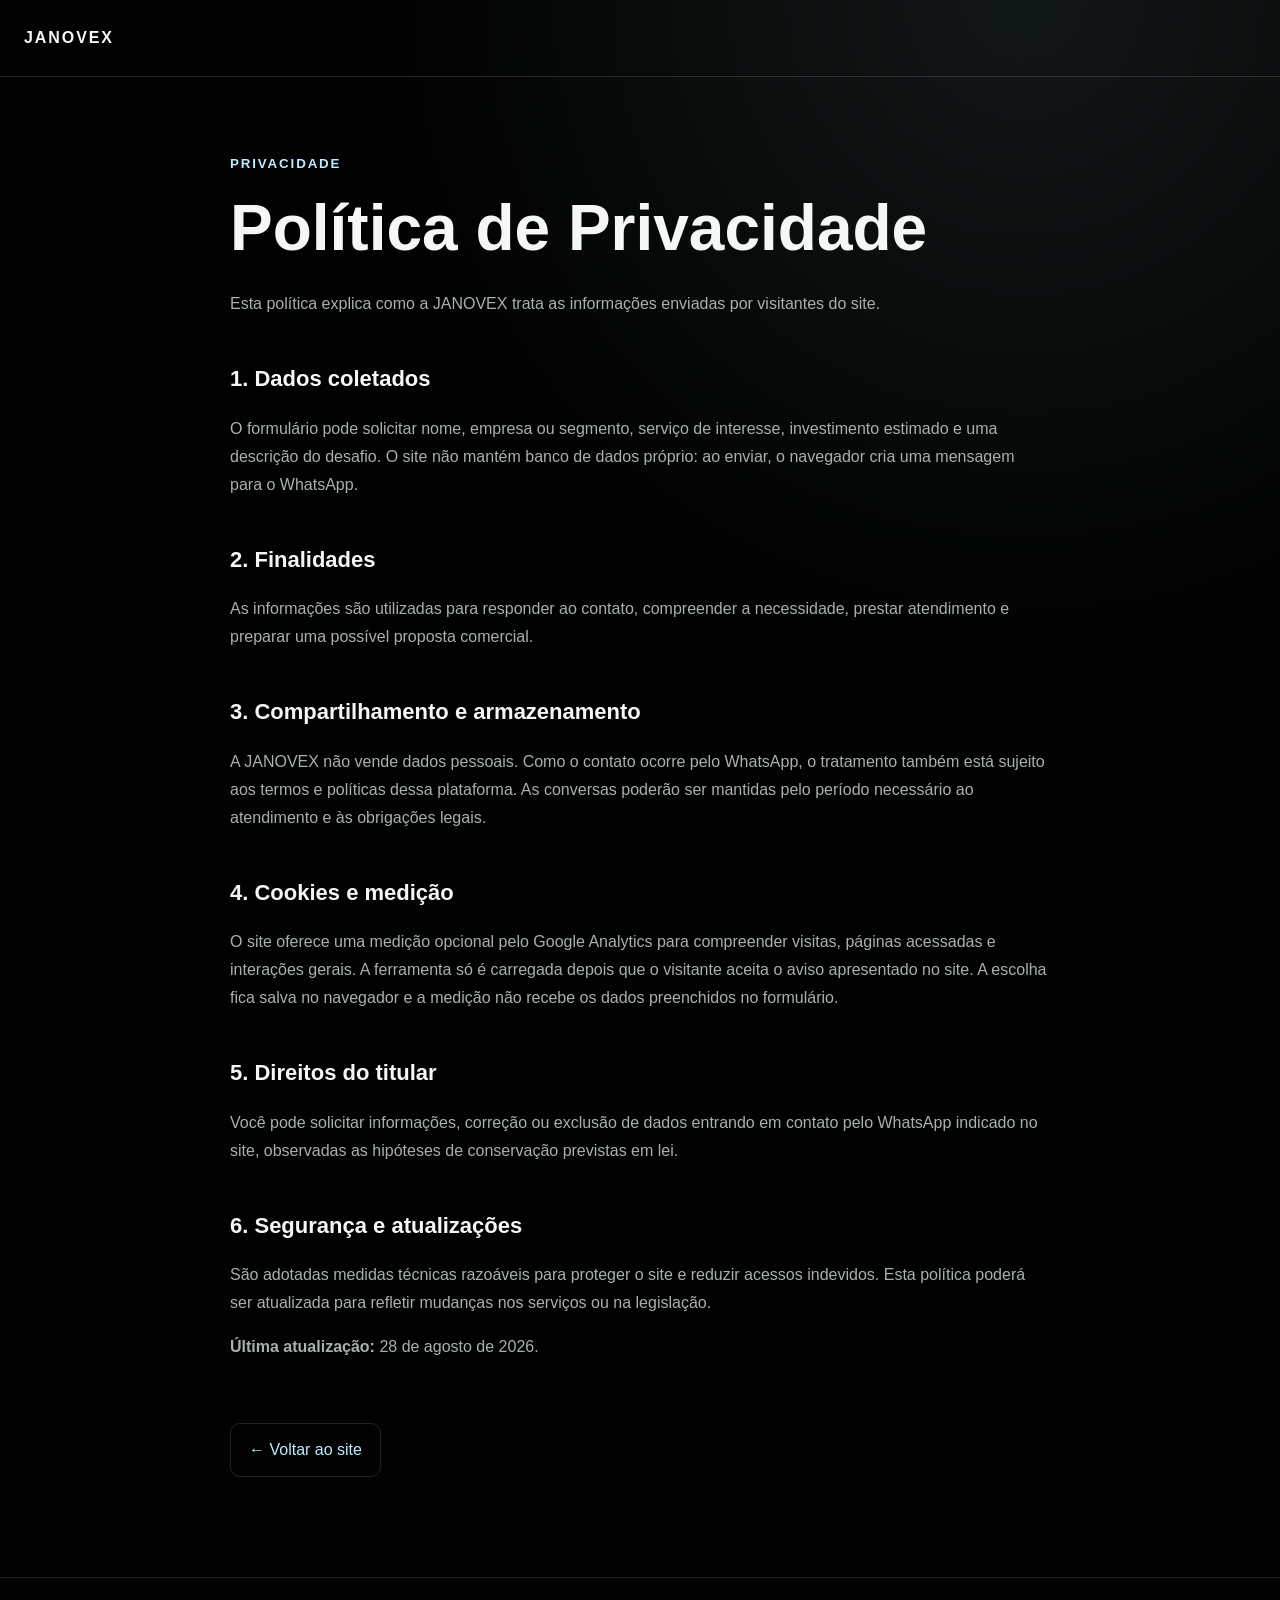
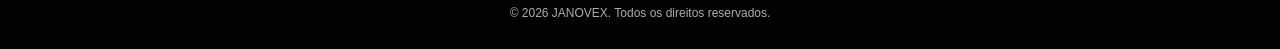
==== politica-de-privacidade.html @ 2f7cda95 "Publicar site oficial da JANOVEX" ====
<!doctype html>
<html lang="pt-BR"><head><meta charset="utf-8"><meta name="viewport" content="width=device-width,initial-scale=1"><meta name="description" content="Política de Privacidade da JANOVEX."><meta name="robots" content="index, follow"><link rel="canonical" href="https://janovex.com.br/politica-de-privacidade.html"><title>Política de Privacidade | JANOVEX</title><link rel="icon" href="favicon.svg" type="image/svg+xml"><link rel="stylesheet" href="legal.css"></head>
<body><header class="legal-header"><a href="index.html">JANOVEX</a></header><main class="legal"><small>PRIVACIDADE</small><h1>Política de Privacidade</h1>
<p>Esta política explica como a JANOVEX trata as informações enviadas por visitantes do site.</p>
<h2>1. Dados coletados</h2><p>O formulário pode solicitar nome, empresa ou segmento, serviço de interesse, investimento estimado e uma descrição do desafio. O site não mantém banco de dados próprio: ao enviar, o navegador cria uma mensagem para o WhatsApp.</p>
<h2>2. Finalidades</h2><p>As informações são utilizadas para responder ao contato, compreender a necessidade, prestar atendimento e preparar uma possível proposta comercial.</p>
<h2>3. Compartilhamento e armazenamento</h2><p>A JANOVEX não vende dados pessoais. Como o contato ocorre pelo WhatsApp, o tratamento também está sujeito aos termos e políticas dessa plataforma. As conversas poderão ser mantidas pelo período necessário ao atendimento e às obrigações legais.</p>
<h2>4. Cookies e medição</h2><p>O site oferece uma medição opcional pelo Google Analytics para compreender visitas, páginas acessadas e interações gerais. A ferramenta só é carregada depois que o visitante aceita o aviso apresentado no site. A escolha fica salva no navegador e a medição não recebe os dados preenchidos no formulário.</p>
<h2>5. Direitos do titular</h2><p>Você pode solicitar informações, correção ou exclusão de dados entrando em contato pelo WhatsApp indicado no site, observadas as hipóteses de conservação previstas em lei.</p>
<h2>6. Segurança e atualizações</h2><p>São adotadas medidas técnicas razoáveis para proteger o site e reduzir acessos indevidos. Esta política poderá ser atualizada para refletir mudanças nos serviços ou na legislação.</p>
<p><strong>Última atualização:</strong> 28 de agosto de 2026.</p><a class="back" href="index.html">← Voltar ao site</a></main><footer class="legal-footer">© 2026 JANOVEX. Todos os direitos reservados.</footer></body></html>
---- legal.css ----
:root{--bg:#010201;--surface:#0b0e0c;--line:rgba(255,255,255,.13);--text:#f5f7f6;--muted:#a8b1ac;--ice:#bcecff}*{box-sizing:border-box}body{margin:0;background:radial-gradient(circle at 80% 0,rgba(188,236,255,.09),transparent 34%),var(--bg);color:var(--text);font-family:Arial,sans-serif;line-height:1.75}.legal-header{border-bottom:1px solid var(--line);padding:24px}.legal-header a{color:var(--text);text-decoration:none;font-weight:800;letter-spacing:.12em}.legal{width:min(calc(100% - 40px),820px);margin:0 auto;padding:72px 0 100px}.legal small{color:var(--ice);font-weight:700;letter-spacing:.14em}.legal h1{font-size:clamp(38px,7vw,64px);line-height:1.05;margin:18px 0 28px}.legal h2{font-size:22px;margin:42px 0 12px}.legal p,.legal li{color:var(--muted)}.legal a{color:var(--ice)}.legal .back{display:inline-block;margin-top:46px;padding:12px 18px;border:1px solid var(--line);border-radius:10px;text-decoration:none}.legal-footer{border-top:1px solid var(--line);padding:25px;text-align:center;color:var(--muted);font-size:12px}
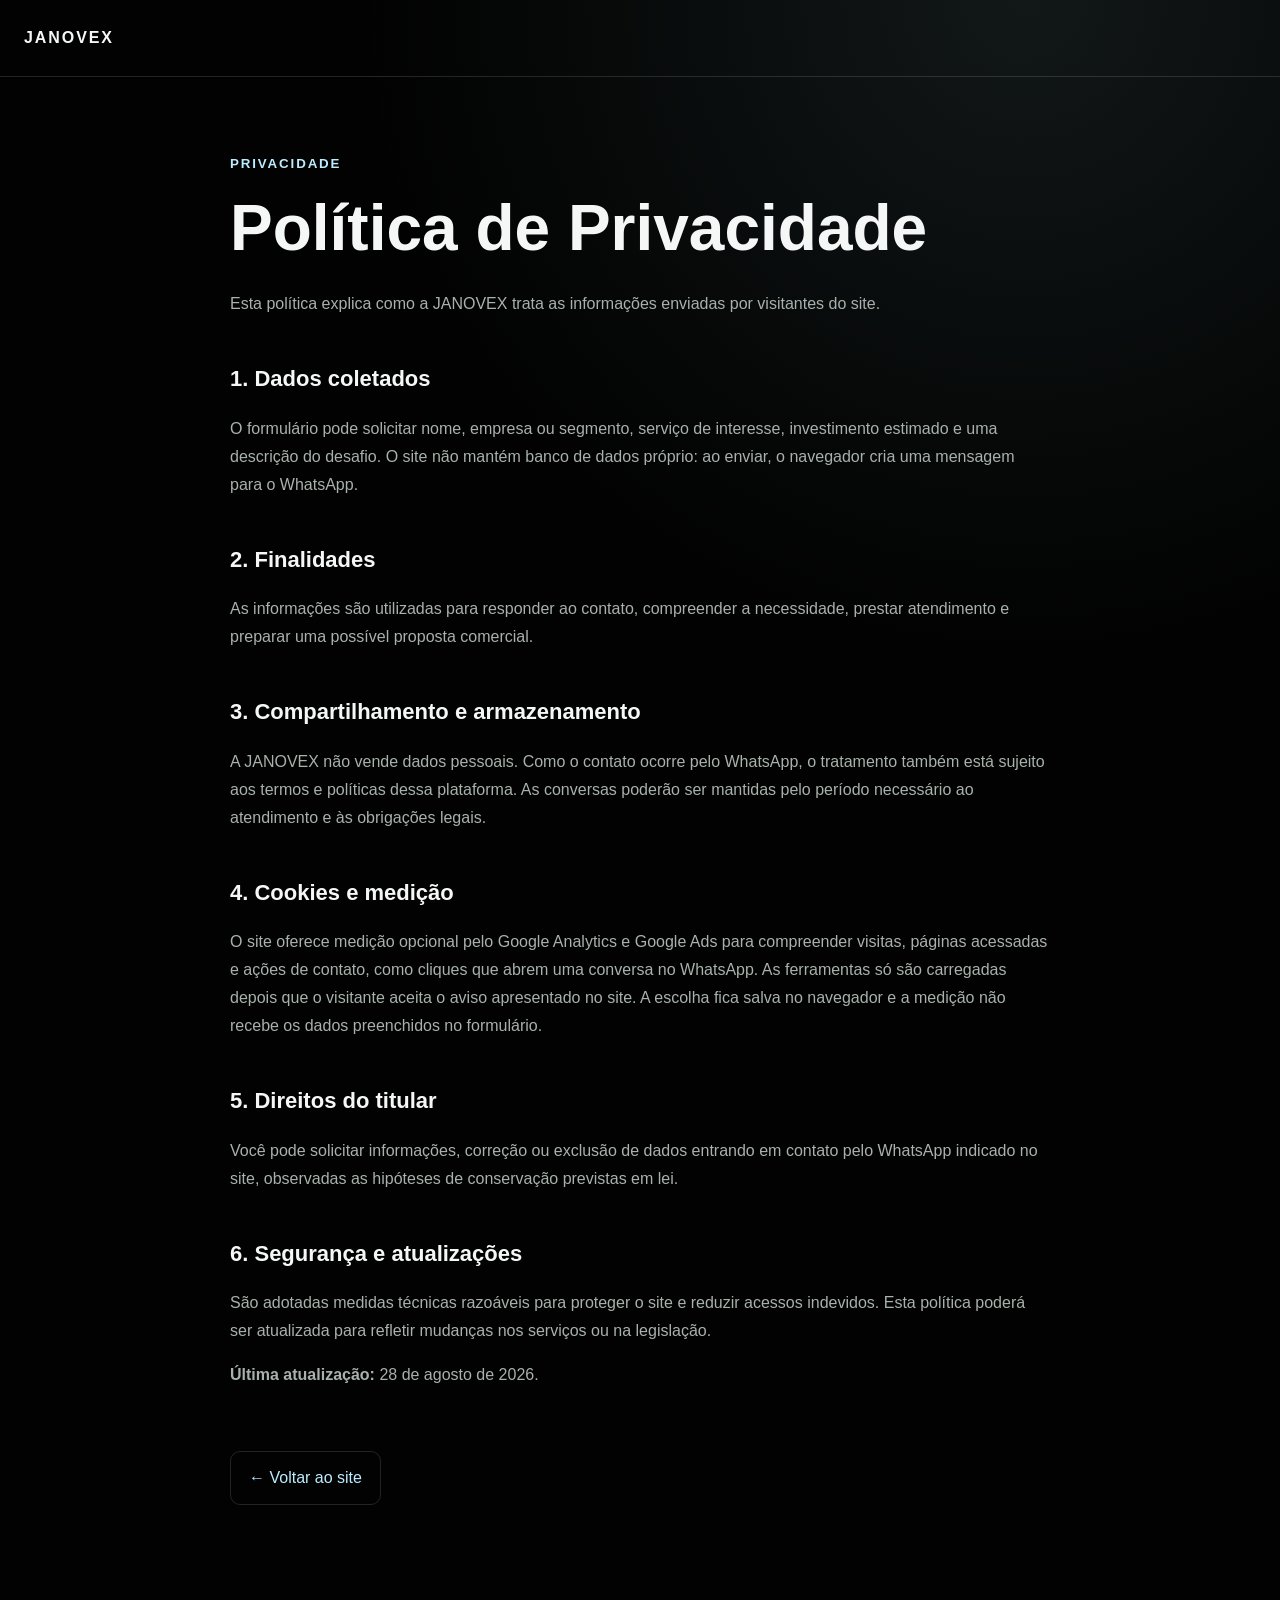
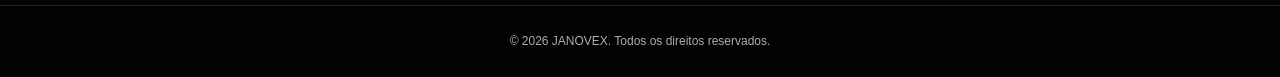
==== commit f74d1f1e: "Atualizar site com melhorias comerciais e de conversão" ====
--- a/politica-de-privacidade.html
+++ b/politica-de-privacidade.html
@@ -5,7 +5,7 @@
 <h2>1. Dados coletados</h2><p>O formulário pode solicitar nome, empresa ou segmento, serviço de interesse, investimento estimado e uma descrição do desafio. O site não mantém banco de dados próprio: ao enviar, o navegador cria uma mensagem para o WhatsApp.</p>
 <h2>2. Finalidades</h2><p>As informações são utilizadas para responder ao contato, compreender a necessidade, prestar atendimento e preparar uma possível proposta comercial.</p>
 <h2>3. Compartilhamento e armazenamento</h2><p>A JANOVEX não vende dados pessoais. Como o contato ocorre pelo WhatsApp, o tratamento também está sujeito aos termos e políticas dessa plataforma. As conversas poderão ser mantidas pelo período necessário ao atendimento e às obrigações legais.</p>
-<h2>4. Cookies e medição</h2><p>O site oferece uma medição opcional pelo Google Analytics para compreender visitas, páginas acessadas e interações gerais. A ferramenta só é carregada depois que o visitante aceita o aviso apresentado no site. A escolha fica salva no navegador e a medição não recebe os dados preenchidos no formulário.</p>
+<h2>4. Cookies e medição</h2><p>O site oferece medição opcional pelo Google Analytics e Google Ads para compreender visitas, páginas acessadas e ações de contato, como cliques que abrem uma conversa no WhatsApp. As ferramentas só são carregadas depois que o visitante aceita o aviso apresentado no site. A escolha fica salva no navegador e a medição não recebe os dados preenchidos no formulário.</p>
 <h2>5. Direitos do titular</h2><p>Você pode solicitar informações, correção ou exclusão de dados entrando em contato pelo WhatsApp indicado no site, observadas as hipóteses de conservação previstas em lei.</p>
 <h2>6. Segurança e atualizações</h2><p>São adotadas medidas técnicas razoáveis para proteger o site e reduzir acessos indevidos. Esta política poderá ser atualizada para refletir mudanças nos serviços ou na legislação.</p>
 <p><strong>Última atualização:</strong> 28 de agosto de 2026.</p><a class="back" href="index.html">← Voltar ao site</a></main><footer class="legal-footer">© 2026 JANOVEX. Todos os direitos reservados.</footer></body></html>
